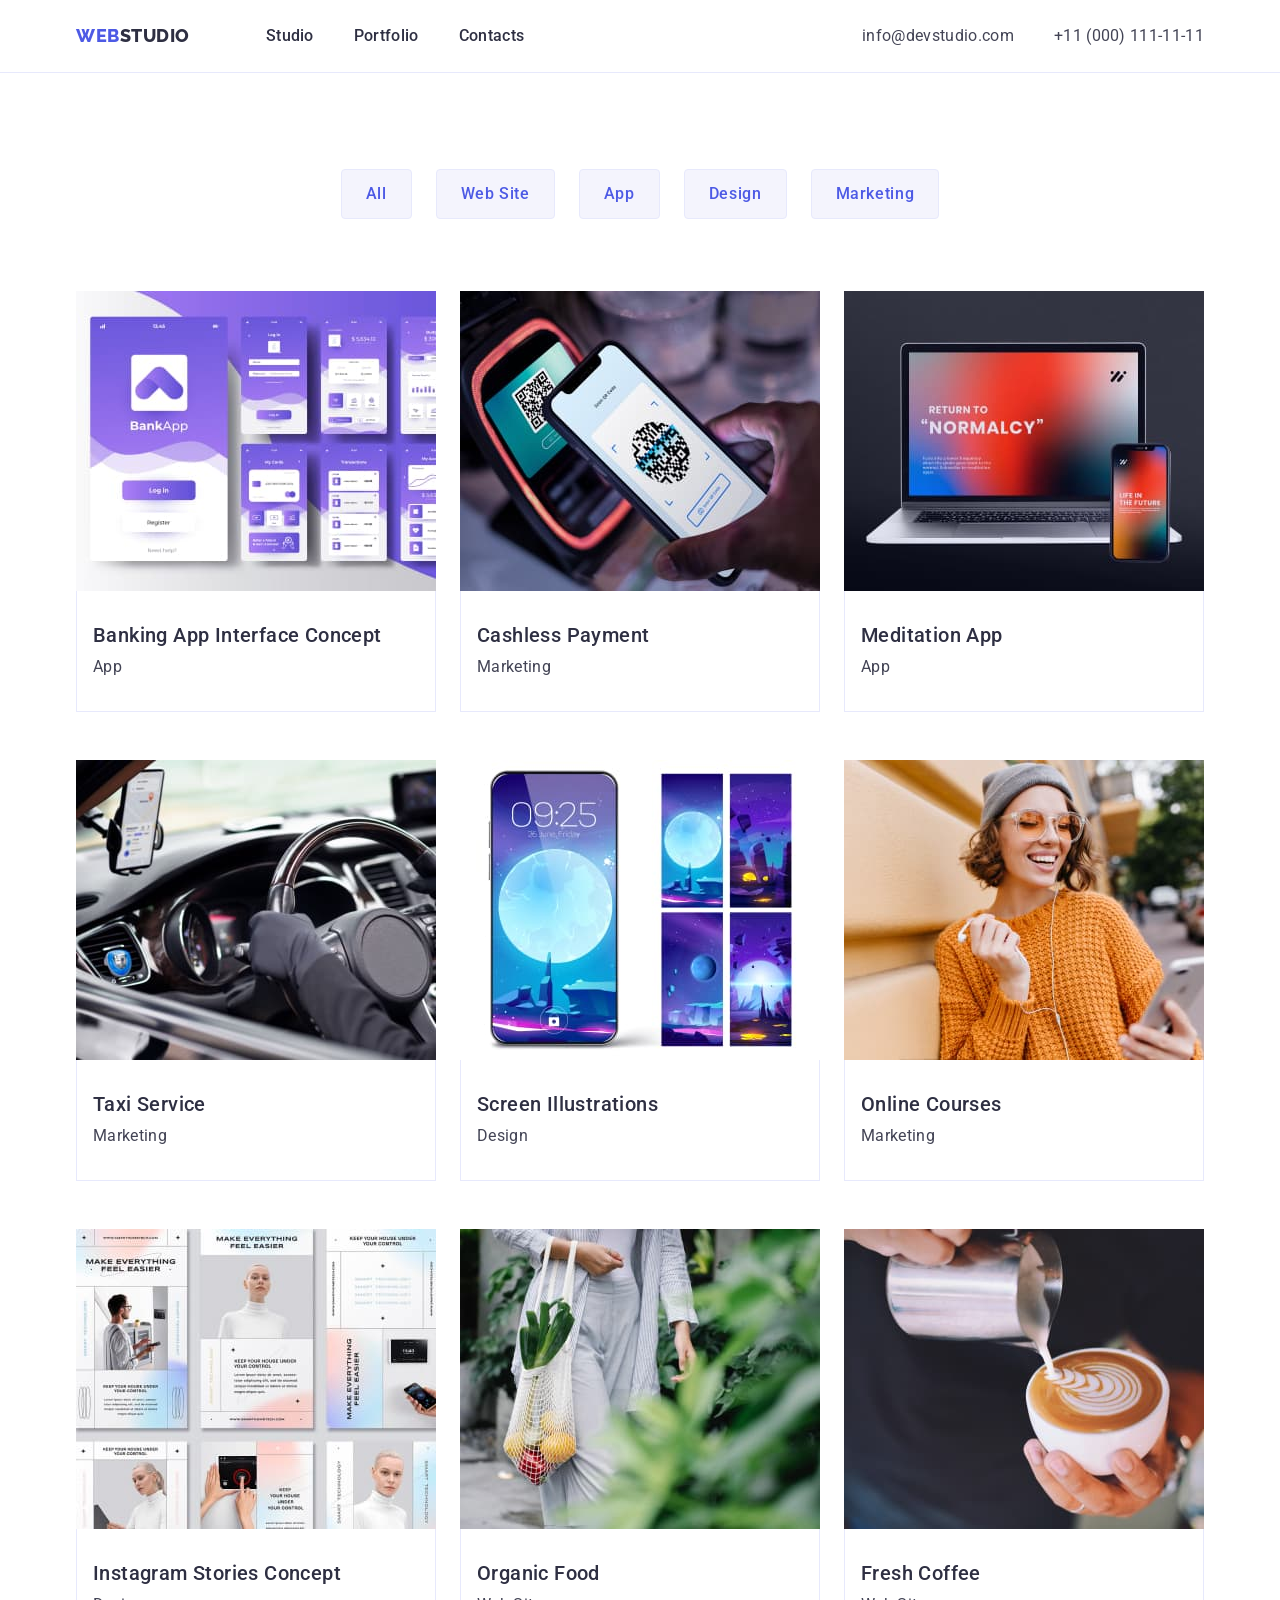
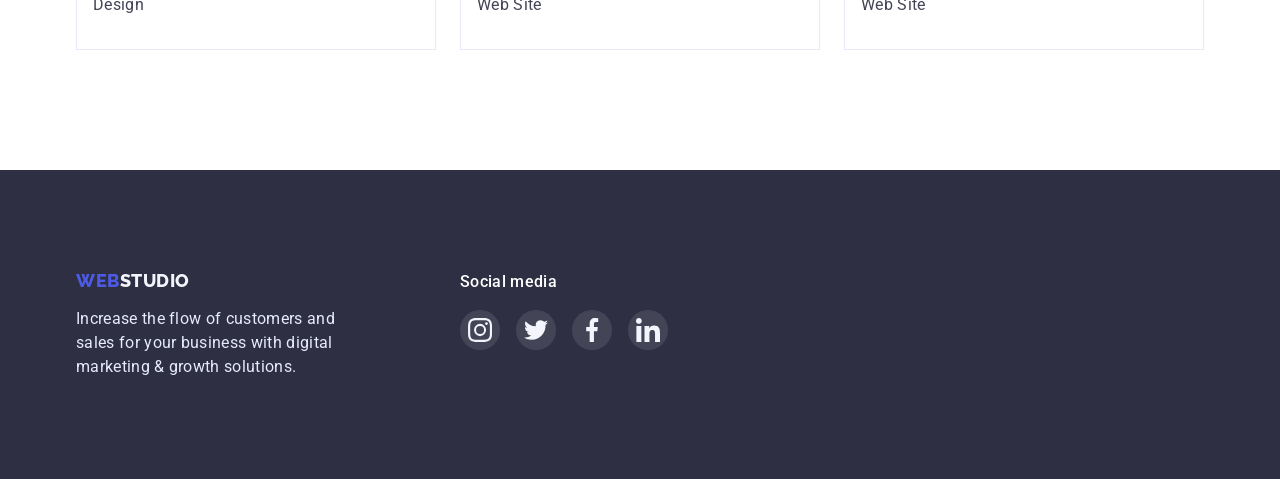
==== portfolio.html @ ec616bcd "Initial commit" ====
<!DOCTYPE html>
<html lang="en">
<head>
    <meta charset="UTF-8">
    <meta http-equiv="X-UA-Compatible" content="IE=edge">
    <meta name="viewport" content="width=device-width, initial-scale=1.0">
    <title>Document</title>
    <link rel="preconnect" href="https://fonts.googleapis.com">
    <link rel="preconnect" href="https://fonts.gstatic.com" crossorigin>
    <link
        href="https://fonts.googleapis.com/css2?family=Raleway:wght@800&family=Roboto:wght@400;500;700;900&display=swap"
        rel="stylesheet">
    <link rel="stylesheet" href="https://cdnjs.cloudflare.com/ajax/libs/modern-normalize/1.1.0/modern-normalize.css"
        integrity="sha512-Y0MM+V6ymRKN2zStTqzQ227DWhhp4Mzdo6gnlRnuaNCbc+YN/ZH0sBCLTM4M0oSy9c9VKiCvd4Jk44aCLrNS5Q=="
        crossorigin="anonymous" referrerpolicy="no-referrer">
    <link rel="stylesheet" href="./css/styles.css">
</head>
<body>
    <!-- HEADER -->
    <header class="main-header">
        <div class="container header-container">
            <nav class="navigation">
                <a class="logo link" href="./index.html">Web<span class="accent-header">Studio</span></a>
                <ul class="nav-menu list">
                    <li class="nav-menu-item"><a class="nav-link link" href="./index.html">Studio</a></li>
                    <li class="nav-menu-item"><a class="nav-link link" href="./portfolio.html">Portfolio</a></li>
                    <li class="nav-menu-item"><a class="nav-link link" href="">Contacts</a></li>
                </ul>
            </nav>
            <address class="address-header">
                <ul class="address-list list">
                    <li class="address-list-item"><a class="address-info link" href="mailto:info@devstudio.com">info@devstudio.com</a></li>
                    <li class="address-list-item"><a class="address-info link" href="tel:+110001111111">+11 (000) 111-11-11</a></li>
                </ul>
            </address>
        </div>
    </header>
    <!-- MAIN -->
    <main>
        <section class="section projects-section">
            <div class="container">
                <h1 class="visually-hidden">Projects</h1>
                <!-- BUTTON LIST -->
                <ul class="project-btn-list list">
                    <li class="project-btn-item"><button class="project-btn" type="button">All</button></li>
                    <li class="project-btn-item"><button class="project-btn" type="button">Web Site</button></li>
                    <li class="project-btn-item"><button class="project-btn" type="button">App</button></li>
                    <li class="project-btn-item"><button class="project-btn" type="button">Design</button></li>
                    <li class="project-btn-item"><button class="project-btn" type="button">Marketing</button></li>
                </ul>
                <!-- PROJECTS LIST -->
                <ul class="project-list list">
                    <li class="project-item">
                        <a class="project-card-link link" href="">
                            <img src="./images/portfolio/project-img1.jpg" class="project-img" alt="Phone's screens from bank app" width="360" height="300">
                            <div class="project-card-content">
                                <h2 class="project-name">Banking App Interface Concept</h2>
                                <p class="project-type">App</p>
                            </div>
                        </a>
                    </li>
                    <li class="project-item">
                        <a class="project-card-link link" href="">
                            <img src="./images/portfolio/project-img2.jpg" class="project-img" alt="Phone scanning qr code" width="360" height="300">
                            <div class="project-card-content">
                                <h2 class="project-name">Cashless Payment</h2>
                                <p class="project-type">Marketing</p>
                            </div>
                        </a>
                    </li>
                    <li class="project-item">
                        <a class="project-card-link link" href="">
                            <img src="./images/portfolio/project-img3.jpg" class="project-img" alt="Laptop and phone" width="360" height="300">
                            <div class="project-card-content">
                                <h2 class="project-name">Meditation App</h2>
                                <p class="project-type">App</p>
                            </div>
                        </a>
                    </li>
                    <li class="project-item">
                        <a class="project-card-link link" href="">
                            <img src="./images/portfolio/project-img4.jpg" class="project-img" alt="Car's wheel with hands on it" width="360" height="300">
                            <div class="project-card-content">
                                <h2 class="project-name">Taxi Service</h2>
                                <p class="project-type">Marketing</p>
                            </div>
                        </a>
                    </li>
                    <li class="project-item">
                        <a class="project-card-link link" href="">
                            <img src="./images/portfolio/project-img5.jpg" class="project-img" alt="Full moon on screen illustrations" width="360" height="300">
                            <div class="project-card-content">
                                <h2 class="project-name">Screen Illustrations</h2>
                                <p class="project-type">Design</p>
                            </div>
                        </a>
                    </li>
                    <li class="project-item">
                        <a class="project-card-link link" href="">
                            <img src="./images/portfolio/project-img6.jpg" class="project-img" alt="Girl in glasses with phone" width="360" height="300">
                            <div class="project-card-content">
                                <h2 class="project-name">Online Courses</h2>
                                <p class="project-type">Marketing</p>
                            </div>
                        </a>
                    </li>
                    <li class="project-item">
                        <a class="project-card-link link" href="">
                            <img src="./images/portfolio/project-img7.jpg" class="project-img" alt="Instagram Stories Concept" width="360" height="300">
                            <div class="project-card-content">
                                <h2 class="project-name">Instagram Stories Concept</h2>
                                <p class="project-type">Design</p>
                            </div>
                        </a>
                    </li>
                    <li class="project-item">
                        <a class="project-card-link link" href="">
                            <img src="./images/portfolio/project-img8.jpg" class="project-img" alt="Girl with vegetables in shopping bag" width="360" height="300">
                            <div class="project-card-content">
                                <h2 class="project-name">Organic Food</h2>
                                <p class="project-type">Web Site</p>
                            </div>
                        </a>
                    </li>
                    <li class="project-item">
                        <a class="project-card-link link" href="">
                            <img src="./images/portfolio/project-img9.jpg" class="project-img" alt="Pouring milk in cup with coffee" width="360" height="300">
                            <div class="project-card-content">
                                <h2 class="project-name">Fresh Coffee</h2>
                                <p class="project-type">Web Site</p>
                            </div>
                        </a>
                    </li>
                </ul>
            </div>
        </section>
    </main>
    <!-- FOOTER -->
    <footer class="page-footer">
        <div class="container footer-container">
            <div class="footer-content">
                <a class="logo footer-logo link" href="./index.html">Web<span class="accent-footer">Studio</span></a>
                <p class="footer-text">Increase the flow of customers and sales for your business with digital marketing &
                    growth solutions.</p>
            </div>
            <div class="footer-social">
                <h2 class="footer-social-header">Social media</h2>
                <ul class="footer-social-list list">
                    <li class="footer-social-item item"><a href="" class="footer-social-link link"><svg width="24"
                                height="24" class="footer-social-icon">
                                <use class="footer-social-icon" href="./images/social-icons.svg#icon-instagram"></use>
                            </svg></a></li>
                    <li class="footer-social-item item"><a href="" class="footer-social-link link"><svg width="24"
                                height="24" class="footer-social-icon">
                                <use href="./images/social-icons.svg#icon-twitter"></use>
                            </svg></a></li>
                    <li class="footer-social-item item"><a href="" class="footer-social-link link"><svg width="24"
                                height="24" class="footer-social-icon">
                                <use href="./images/social-icons.svg#icon-facebook"></use>
                            </svg></a></li>
                    <li class="footer-social-item item"><a href="" class="footer-social-link link"><svg width="24"
                                height="24" class="footer-social-icon">
                                <use href="./images/social-icons.svg#icon-linkedin"></use>
                            </svg></a></li>
                </ul>
            </div>
        </div>
    </footer>
</body>
</html>
---- css/styles.css ----
:root {
    --logo-btn-color: #4d5ae5;
    --hover-color: #404bbf;
    --accent-color: #2e2f42;
    --color-green: #31d0aa;
    --main-color: #434455;
    --color-light-slate: #8e8f99;
    --color-footer-text: #e7e9fc;
    --color-accent-footer: #f4f4fd;
    --color-white: #FFFFFF;
    --color-navy-blue-modal: #2e2f42;
    --color-grey: #2e2f42;
    --gap-8: 8px;
    --gap-24: 24px;
    --gap-40: 40px;
}

p,
h1,
h2,
h3,
h4,
h5,
h6 {
    margin: 0;
}

ul {
    padding-left: 0;
    margin: 0;
}

button {
    cursor: pointer;
}

img {
    display: block;
    max-width: 100%;
}

.list {
    list-style: none;
}

.link {
    text-decoration: none;
}

.section {
    padding-top: 120px;
    padding-bottom: 120px;
}

.container {
    width: 1158px;
    padding-right: 15px;
    padding-left: 15px;
    margin: 0 auto;
}

.visually-hidden {
    position: absolute;
    width: 1px;
    height: 1px;
    margin: -1px;
    border: 0;
    padding: 0;
    white-space: nowrap;
    clip-path: inset(100%);
    clip: rect(0 0 0 0);
    overflow: hidden;
}

body {
    font-family: 'Roboto', sans-serif;
    color: var(--main-color)
}

/***** HEADER *****/

.main-header {
    padding-top: 24px;
    padding-bottom: 24px;
    border-bottom: 1px solid var(--color-footer-text);
}

.header-container {
    display: flex;
    align-items: center;
    justify-content: space-between;
}

.navigation {
    display: flex;
    align-items: center;
}

.navigation > .logo {
    margin-right: 76px;
}

.logo {
    font-family: 'Raleway', sans-serif;
    font-weight: 800;
    font-size: 18px;
    line-height: 1.17;
    letter-spacing: 0.03em;
    text-transform: uppercase;
    color: var(--logo-btn-color);
}

.accent-header {
    color: var(--accent-color);
}

.nav-menu {
    display: flex;
    gap: var(--gap-40);
}

.nav-link {
    font-weight: 500;
    font-size: 16px;
    line-height: 1.5;
    letter-spacing: 0.02em;
    color: var(--accent-color);
}

.nav-link:hover,
.nav-link:focus,
.nav-link:active {
    color: var(--hover-color);
}

.address-header {
    font-style: normal;
}

.address-list {
    display: flex;
    gap: var(--gap-40);
}

.address-info {
    font-style: normal;
    font-size: 16px;
    line-height: 1.5;
    letter-spacing: 0.02em;
    color: var(--main-color);
}

.address-info:is(:hover, :focus) {
    color: var(--hover-color);
}

/***** MAIN *****/

/***** HERO *****/
.hero {
    background-color: var(--accent-color);
    background-image: linear-gradient(rgba(46, 47, 66, 0.7),rgba(46, 47, 66, 0.7)), url(../images/hero-bg.jpg);
    background-repeat: no-repeat;
    background-position: center;
    background-size: cover;
    max-width: 1440px;
    margin: 0 auto;
    padding-top: 188px;
    padding-bottom: 188px;
    text-align: center;
}

.main-title {
    max-width: 496px;
    font-size: 56px;
    line-height: 1.07;
    text-align: center;
    letter-spacing: 0.02em;
    color: var(--color-white);
    margin-bottom: 48px;
    margin-right: auto;
    margin-left: auto;
}

.order-btn {
    font-family: inherit;
    font-weight: 500;
    font-size: 16px;
    line-height: 1.5;
    letter-spacing: 0.04em;
    background-color: var(--logo-btn-color);
    color: var(--color-white);
    box-shadow: 0px 4px 4px rgba(0, 0, 0, 0.15);
    border: none;
    border-radius: 4px;
    padding: 16px 32px;
    margin: 0 auto;

}

.order-btn:hover,
.order-btn:focus {
    background-color: var(--hover-color);
    color: var(--color-white);
}

/***** SECTION FEATURE *****/

.feature-container {
    display: flex;
}

.feature-list {
    display: flex;
    gap: var(--gap-24);
}

.feature-item {
    width: calc((100% - 72px)/4);
}

.icon-feature-wrap {
    display: flex;
    justify-content: center;
    align-items: center;
    background: var(--color-accent-footer);
    border-radius: 4px;
    height: 112px;
    margin-bottom: 8px;
}

.feature-title {
    font-weight: 500;
    font-size: 20px;
    line-height: 1.2;
    letter-spacing: 0.02em;
    color: var(--accent-color);
    margin-bottom: 8px;
}

.feature-desc {
    font-size: 16px;
    line-height: 1.5;
    letter-spacing: 0.02em;
}

.subtitle {
    font-size: 36px;
    line-height: 1.11;
    text-align: center;
    letter-spacing: 0.02em;
    text-transform: capitalize;
    color: var(--accent-color);
    margin-bottom: 72px;
}

/***** WHAT ARE WE DOING *****/

.we-doing-section {
    padding-top: 0;
}

.we-doing-list {
    display: flex;
    gap: var(--gap-24);
}

/***** OUR TEAM *****/

.section-team {
    background-color: var(--color-accent-footer);
}

.our-team-list {
    display: flex;
    gap: var(--gap-24);
}

.our-team-item {
    background: var(--color-white);
    box-shadow: 0px 1px 6px rgba(46, 47, 66, 0.08), 0px 1px 1px rgba(46, 47, 66, 0.16), 0px 2px 1px rgba(46, 47, 66, 0.08);
    border-radius: 0px 0px 4px 4px;
    width: calc((100% - 72px)/4);
}

.team-card-content {
    display: flex;
    flex-direction: column;
    justify-content: center;
    align-items: center;
    gap: var(--gap-8);
    padding: 32px 16px;
}

.worker-name {
    font-weight: 500;
    font-size: 20px;
    line-height: 1.2;
    letter-spacing: 0.02em;
    color: var(--accent-color);
}

.worker-position {
    font-size: 16px;
    line-height: 1.5;
    letter-spacing: 0.02em;
    margin-bottom: 8px;
}

.team-soc-list {
    display: flex;
    justify-content: center;
    gap: 24px;
}

.team-soc-item {
    width: 40px;
    height: 40px;
}

.team-soc-link {
    width: 100%;
    height: 100%;
    display: flex;
    align-items: center;
    justify-content: center;
    border-radius: 50%;
    background-color: var(--logo-btn-color);
}

.team-soc-link:hover,
.team-soc-link:focus {
    background-color: var(--hover-color);
}

/***** CUSTOMERS *****/

.customers-list {
    display: flex;
    flex-direction: row;
    align-items: flex-start;
    padding: 0px;
    gap: 24px;
}

.customers-item {
    height: 88px;
    width: calc((100% - 120px)/6);
}

.customers-icon {
    fill: var(--color-light-slate);
}

.customers-link {
    width: 100%;
    height: 100%;
    display: flex;
    justify-content: center;
    align-items: center;
    border: 1px solid var(--color-light-slate);
    border-radius: 4px;
}

.customers-link:hover,
.customers-link:focus {
    border: 1px solid var(--hover-color);
}

.customers-link:hover .customers-icon,
.customers-link:focus .customers-icon {
    fill: var(--hover-color);
}

/***** FOOTER *****/

.page-footer {
    background-color: var(--accent-color);
    padding-top: 100px;
    padding-bottom: 100px;
}

.footer-container {
    display: flex;
}

.footer-content {
    width: 264px;
    margin-right: 120px;
}

.footer-logo {
    display: inline-block;
    padding: 0px;
    margin-bottom: 16px;
}

.accent-footer {
    color: var(--color-accent-footer);
}

.footer-text {
    font-size: 16px;
    line-height: 1.5;
    letter-spacing: 0.02em;
    color: var(--color-footer-text);
}

.footer-social {
    width: 208px;
}

.footer-social-header {
    font-weight: 500;
    font-size: 16px;
    line-height: 1.5;
    letter-spacing: 0.02em;
    color: var(--color-white);
    margin-bottom: 16px;
}

.footer-social-list {
    display: flex;
    justify-content: center;
    gap: 16px;
}


.footer-social-item {
    width: 40px;
    height: 40px;
}

.footer-social-link {
    width: 40px;
    height: 40px;
    display: flex;
    justify-content: center;
    align-items: center;
    padding: 8px;
    border-radius: 50px;
    background-color: rgba(255, 255, 255, .1);
}

.footer-social-link:hover,
.footer-social-link:focus {
    background-color: var(--color-green);;
}

/*--------- PORTFOLIO ---------*/

/***** BUTTON LIST *****/

.project-btn {
    font-family: inherit;
    font-weight: 500;
    font-size: 16px;
    line-height: 1.5;
    letter-spacing: 0.04em;
    background-color: var(--color-accent-footer);
    color: var(--logo-btn-color);
    border: 1px solid var(--color-footer-text);
    border-radius: 4px;
    padding: 12px 24px;
}

.project-btn:hover,
.project-btn:focus {
    background-color: var(--hover-color);
    color: var(--color-white);
    box-shadow: 0px 3px 1px rgba(0, 0, 0, 0.1), 0px 2px 1px rgba(0, 0, 0, 0.08), 0px 2px 2px rgba(0, 0, 0, 0.12);
    border-color: var(--hover-color);
}

.project-btn-list {
    display: flex;
    flex-direction: row;
    justify-content: center;
    align-items: flex-start;
    padding: 0px;
    gap: var(--gap-24);
    margin-bottom: 72px;
}

.project-card-link {
    display: block;
}

.project-card-link:hover,
.project-card-link:focus {
    box-shadow: 0px 1px 6px rgba(46, 47, 66, 0.08), 0px 1px 1px rgba(46, 47, 66, 0.16), 0px 2px 1px rgba(46, 47, 66, 0.08);
}

/***** PROJECTS LIST *****/

.projects-section {
    padding-top: 96px;
}

.project-list {
    display: flex;
    flex-wrap: wrap;
    gap: 48px 24px;
}

.project-item {
    width: calc((100% - 48px)/3);
}

.project-card-content {
    display: flex;
    flex-direction: column;
    justify-content: center;
    align-items: flex-start;
    padding: 32px 16px;
    gap: var(--gap-8);
    border: 1px solid #E7E9FC;
    border-top: none;
}

.project-name {
    font-weight: 500;
    font-size: 20px;
    line-height: 1.2;
    letter-spacing: 0.02em;
    color: var(--accent-color);
}

.project-type {
    font-size: 16px;
    line-height: 1.5;
    letter-spacing: 0.02em;
    color: var(--main-color);
}
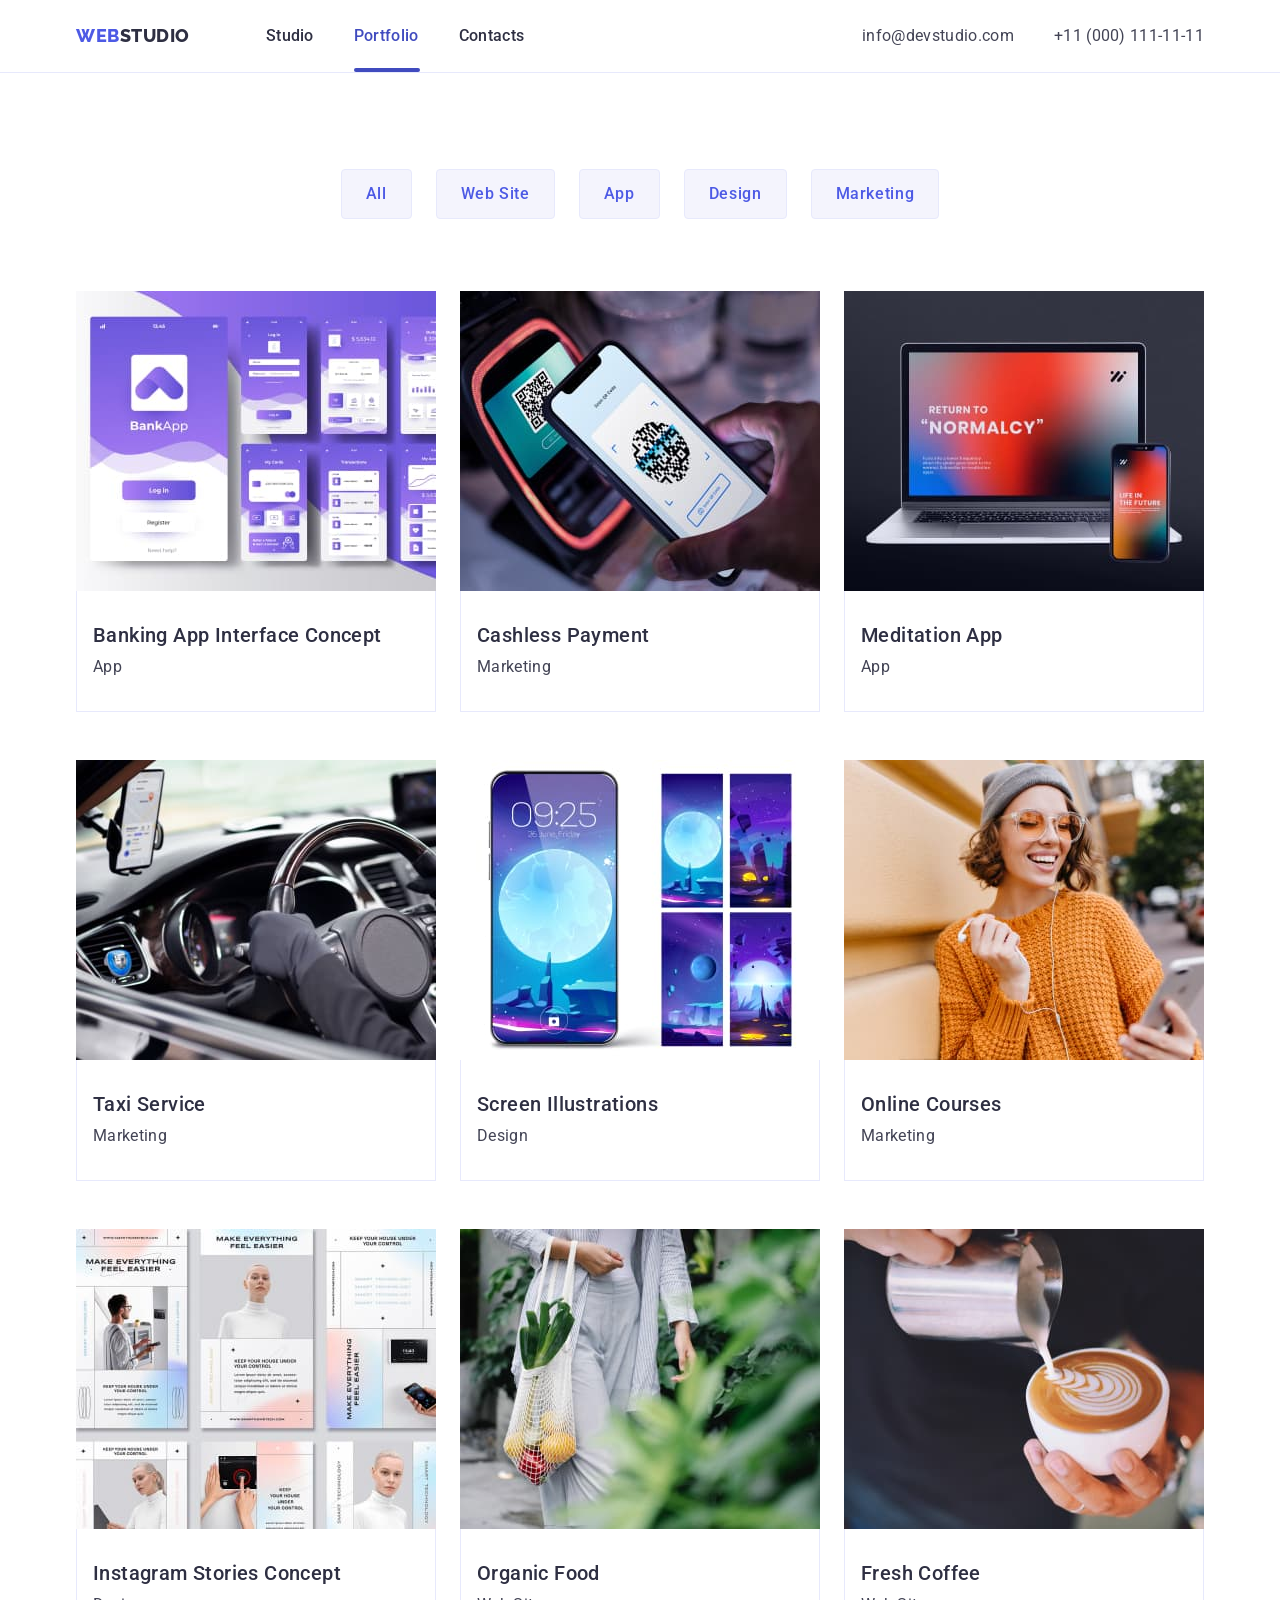
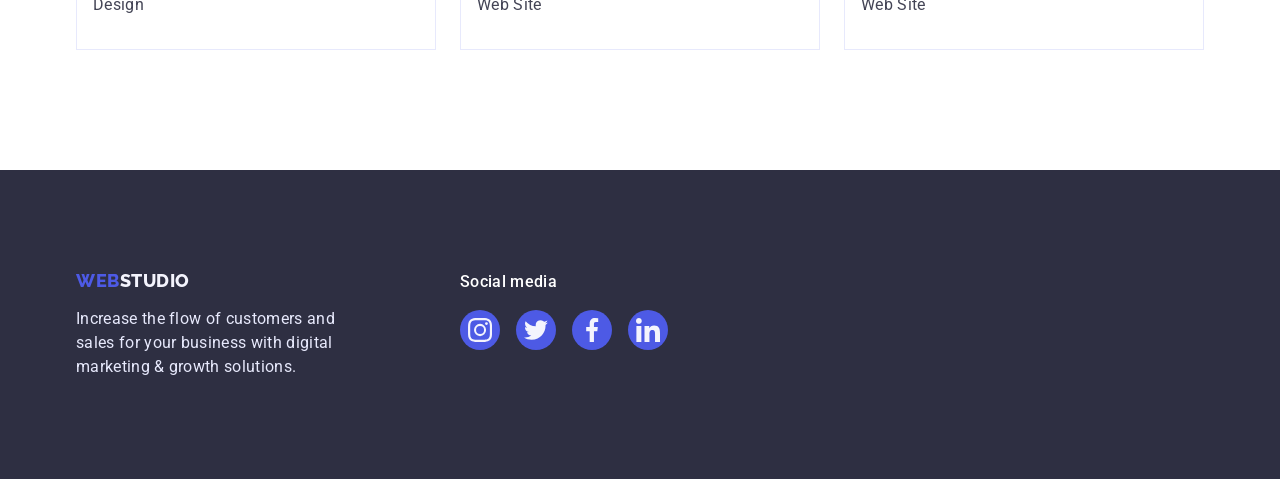
==== commit a09e51c7: "started-hw05" ====
--- a/portfolio.html
+++ b/portfolio.html
@@ -23,7 +23,7 @@
                 <a class="logo link" href="./index.html">Web<span class="accent-header">Studio</span></a>
                 <ul class="nav-menu list">
                     <li class="nav-menu-item"><a class="nav-link link" href="./index.html">Studio</a></li>
-                    <li class="nav-menu-item"><a class="nav-link link" href="./portfolio.html">Portfolio</a></li>
+                    <li class="nav-menu-item"><a class="nav-link portfolio-link link" href="./portfolio.html">Portfolio</a></li>
                     <li class="nav-menu-item"><a class="nav-link link" href="">Contacts</a></li>
                 </ul>
             </nav>
--- a/css/styles.css
+++ b/css/styles.css
@@ -80,6 +80,7 @@
 /***** HEADER *****/
 
 .main-header {
+    position: relative;
     padding-top: 24px;
     padding-bottom: 24px;
     border-bottom: 1px solid var(--color-footer-text);
@@ -125,6 +126,39 @@
     line-height: 1.5;
     letter-spacing: 0.02em;
     color: var(--accent-color);
+    transition-property: color;
+    transition-duration: 250ms;
+    transition-timing-function: cubic-bezier(0.4, 0, 0.2, 1);
+}
+
+.studio-link {
+    color: var(--hover-color);
+}
+
+.studio-link::after {
+    content: '';
+    display: block;
+    width: 48px;
+    height: 4px;
+    position: absolute;
+    bottom: 0;
+    background: #404BBF;
+    border-radius: 2px;
+}
+
+.portfolio-link {
+    color: var(--hover-color);
+}
+
+.portfolio-link::after {
+    content: '';
+    display: block;
+    width: 66px;
+    height: 4px;
+    position: absolute;
+    bottom: 0;
+    background: #404BBF;
+    border-radius: 2px;
 }
 
 .nav-link:hover,
@@ -148,6 +182,9 @@
     line-height: 1.5;
     letter-spacing: 0.02em;
     color: var(--main-color);
+    transition-property: color;
+    transition-duration: 250ms;
+    transition-timing-function: cubic-bezier(0.4, 0, 0.2, 1);
 }
 
 .address-info:is(:hover, :focus) {
@@ -195,6 +232,9 @@
     border-radius: 4px;
     padding: 16px 32px;
     margin: 0 auto;
+    transition-property: background-color, color;
+    transition-duration: 250ms;
+    transition-timing-function: cubic-bezier(0.4, 0, 0.2, 1);
 
 }
 
@@ -326,6 +366,9 @@
     justify-content: center;
     border-radius: 50%;
     background-color: var(--logo-btn-color);
+    transition-property: background-color;
+    transition-duration: 250ms;
+    transition-timing-function: cubic-bezier(0.4, 0, 0.2, 1);
 }
 
 .team-soc-link:hover,
@@ -350,6 +393,9 @@
 
 .customers-icon {
     fill: var(--color-light-slate);
+    transition-property: fill;
+    transition-duration: 250ms;
+    transition-timing-function: cubic-bezier(0.4, 0, 0.2, 1);
 }
 
 .customers-link {
@@ -360,6 +406,9 @@
     align-items: center;
     border: 1px solid var(--color-light-slate);
     border-radius: 4px;
+    transition-property: border;
+    transition-duration: 250ms;
+    transition-timing-function: cubic-bezier(0.4, 0, 0.2, 1);
 }
 
 .customers-link:hover,
@@ -439,7 +488,10 @@
     align-items: center;
     padding: 8px;
     border-radius: 50px;
-    background-color: rgba(255, 255, 255, .1);
+    background-color: #4D5AE5;
+    transition-property: background-color;
+    transition-duration: 250ms;
+    transition-timing-function: cubic-bezier(0.4, 0, 0.2, 1);
 }
 
 .footer-social-link:hover,
@@ -462,6 +514,10 @@
     border: 1px solid var(--color-footer-text);
     border-radius: 4px;
     padding: 12px 24px;
+    transition-property: background-color, color, box-shadow, border-color;
+    transition-duration: 250ms;
+    transition-timing-function: cubic-bezier(0.4, 0, 0.2, 1);
+    
 }
 
 .project-btn:hover,
@@ -484,6 +540,9 @@
 
 .project-card-link {
     display: block;
+    transition-property: box-shadow;
+    transition-duration: 250ms;
+    transition-timing-function: cubic-bezier(0.4, 0, 0.2, 1);
 }
 
 .project-card-link:hover,
